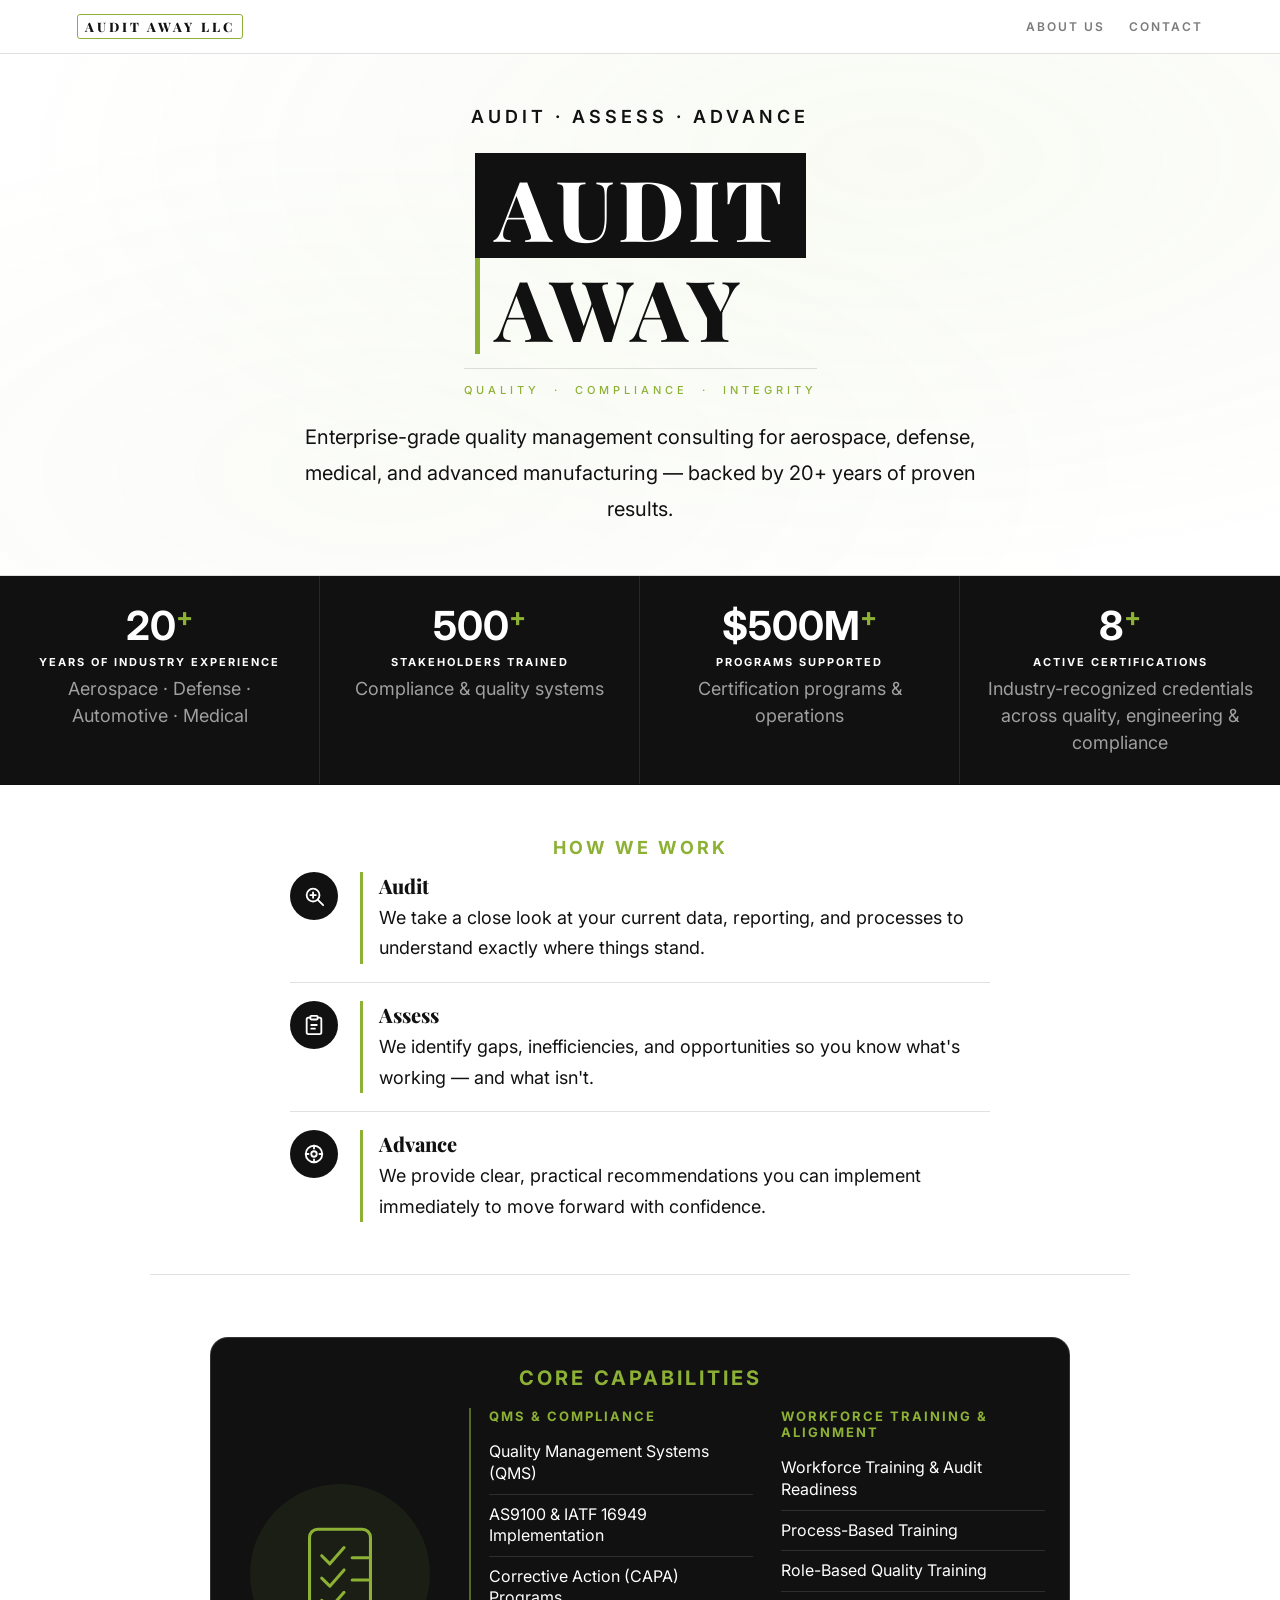
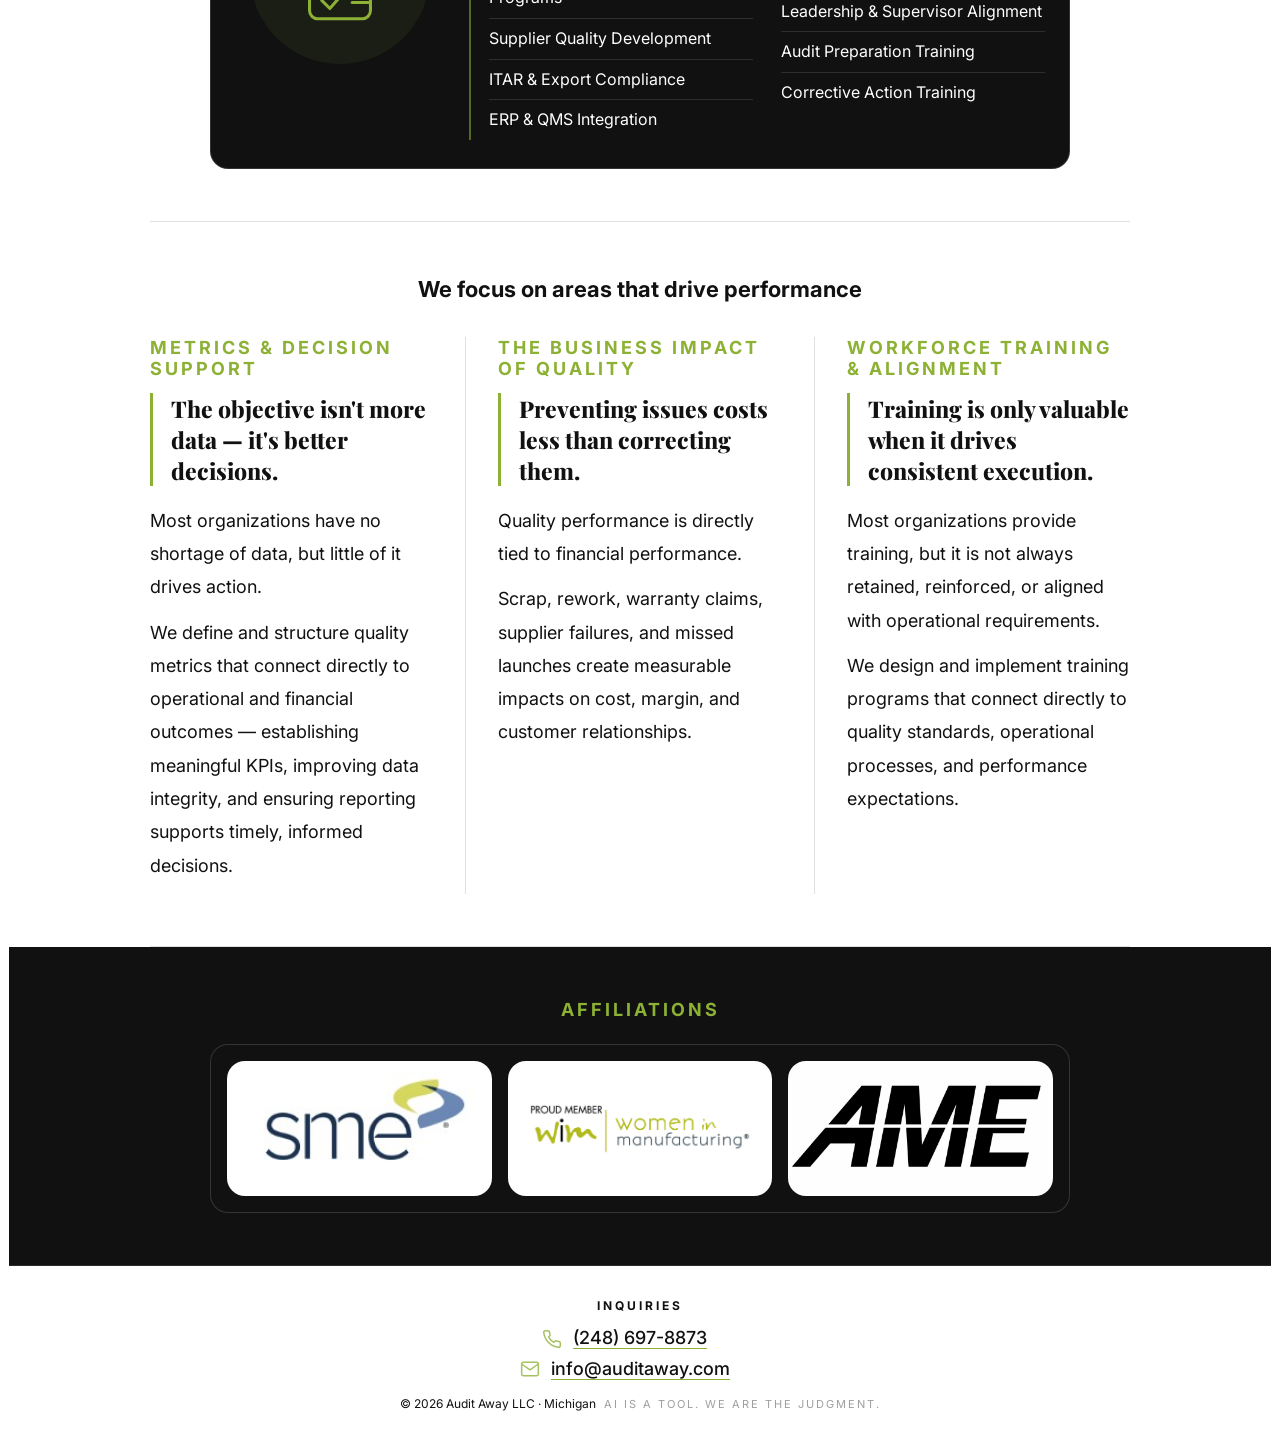
==== index.html @ eb1669fd "Update index.html google tag" ====
<!DOCTYPE html>
<html lang="en">
<head>
<meta charset="UTF-8"/>
<meta name="viewport" content="width=device-width, initial-scale=1.0"/>
<title>IATF 16949 · AS9100 · ISO 9001 · ISO 13485 · Quality Management Consulting | Audit Away LLC</title>
<meta name="description" content="Quality management consulting for aerospace, defense, medical, and manufacturing. IATF 16949, AS9100, ISO 9001, ISO 13485 — 20+ years of proven results."/>
<meta name="keywords" content="AS9100 consulting, IATF 16949 consulting, ISO 9001, ISO 13485, QMS consulting, quality management systems, supplier quality development, ITAR compliance, ERP QMS integration, audit readiness training, corrective action CAPA, aerospace quality consulting, defense quality consulting, medical device quality, manufacturing compliance"/>
<meta name="robots" content="index, follow"/>
<link rel="canonical" href="https://www.auditaway.com/"/>
<!-- Open Graph -->
<meta property="og:type" content="website"/>
<meta property="og:url" content="https://www.auditaway.com/"/>
<meta property="og:title" content="AS9100 · IATF 16949 · QMS Consulting | Audit Away LLC"/>
<meta property="og:description" content="Quality management consulting for aerospace, defense, medical, and manufacturing. IATF 16949, AS9100, ISO 9001, ISO 13485 — 20+ years of proven results."/>
<meta property="og:site_name" content="Audit Away LLC"/>
<!-- Twitter Card -->
<meta name="twitter:card" content="summary"/>
<meta name="twitter:title" content="AS9100 · IATF 16949 · QMS Consulting | Audit Away LLC"/>
<meta name="twitter:description" content="Quality management consulting for aerospace, defense, medical, and manufacturing. IATF 16949, AS9100, ISO 9001, ISO 13485 — 20+ years of proven results."/>
<!-- Schema Markup -->
<script type="application/ld+json">
{
  "@context": "https://schema.org",
  "@type": "ProfessionalService",
  "name": "Audit Away LLC",
  "url": "https://www.auditaway.com",
  "telephone": "+12486978873",
  "email": "info@auditaway.com",
  "address": {
    "@type": "PostalAddress",
    "addressRegion": "MI",
    "addressCountry": "US"
  },
  "description": "Quality management consulting for aerospace, defense, medical, and manufacturing. IATF 16949, AS9100, ISO 9001, ISO 13485 — 20+ years of proven results.",
  "serviceType": ["AS9100 Consulting", "IATF 16949 Consulting", "ISO 9001 Consulting", "ISO 13485 Consulting", "QMS Consulting", "Supplier Quality Development", "ITAR Compliance", "Audit Readiness Training"]
}
</script>
<!-- Google tag (gtag.js) -->
<script async src="https://www.googletagmanager.com/gtag/js?id=G-JLXXS1W389"></script>
<script>
  window.dataLayer = window.dataLayer || [];
  function gtag(){dataLayer.push(arguments);}
  gtag('js', new Date());
  gtag('config', 'G-JLXXS1W389');
</script>
<link href="https://fonts.googleapis.com/css2?family=Playfair+Display:wght@800&family=Inter:wght@300;400;500;600;700&display=swap" rel="stylesheet"/>
<style>
*{box-sizing:border-box;margin:0;padding:0;}
:root{--green:#8DB135;--ink:#111;--bg:#ffffff;--card:#fff;--muted:#666;--border:rgba(0,0,0,.12);--radius:18px;--section-pad:52px;--section-pad-mobile:38px;--card-pad:28px;}
body{font-family:'Inter',sans-serif;background:var(--bg);color:var(--ink);-webkit-font-smoothing:antialiased;}

/* SR-ONLY for visually hidden H1 */
.sr-only{position:absolute;width:1px;height:1px;overflow:hidden;clip:rect(0,0,0,0);white-space:nowrap;}

nav{display:flex;justify-content:space-between;align-items:center;padding:14px 6%;border-bottom:1px solid var(--border);background:var(--bg);position:sticky;top:0;z-index:100;}
.brand{font-family:'Playfair Display',serif;font-size:13px;font-weight:800;letter-spacing:3px;text-transform:uppercase;color:var(--ink);text-decoration:none;border:1.5px solid var(--green);padding:3px 7px;border-radius:3px;}
.nav-links{display:flex;gap:24px;}
.nav-link{font-size:12px;font-weight:600;letter-spacing:2px;text-transform:uppercase;color:var(--ink);text-decoration:none;opacity:.55;transition:opacity .2s;}
.nav-link:hover,.nav-link.active{opacity:1;}
.nav-link.active{border-bottom:2px solid var(--green);}
.hamburger{display:none;flex-direction:column;gap:5px;cursor:pointer;background:none;border:none;padding:4px;}
.hamburger span{display:block;width:22px;height:2px;background:var(--ink);}
.mobile-menu{display:none;flex-direction:column;background:var(--bg);border-bottom:1px solid var(--border);padding:16px 6%;gap:16px;}
.mobile-menu.open{display:flex;}
.mobile-menu a{font-size:18px;font-weight:600;letter-spacing:2px;text-transform:uppercase;color:var(--ink);text-decoration:none;}
@media(max-width:600px){.nav-links{display:none;}.hamburger{display:flex;}}

/* HERO - same page rhythm as About */
.hero{padding:52px 6% 48px;border-bottom:1px solid var(--border);text-align:center;display:flex;flex-direction:column;align-items:center;background:radial-gradient(ellipse at 70% 20%, rgba(141,177,53,.06) 0%, rgba(249,249,249,0) 70%), radial-gradient(ellipse at 30% 80%, rgba(141,177,53,.04) 0%, rgba(249,249,249,0) 60%), var(--bg);}
.hero-eyebrow{font-size:18px;letter-spacing:4px;text-transform:uppercase;color:#111;font-weight:600;margin-bottom:26px;white-space:nowrap;text-align:center;}
.logo-wrap{display:inline-block;margin-bottom:14px;}
.logo-audit{background:var(--ink);color:#fff;font-family:'Playfair Display',serif;font-size:clamp(50px,9vw,84px);font-weight:800;letter-spacing:4px;padding:12px 20px 9px;line-height:1;display:block;-webkit-font-smoothing:antialiased;}
.logo-away-row{display:flex;align-items:stretch;}
.logo-bar{width:5px;background:var(--green);flex-shrink:0;}
.logo-away-inner{padding:7px 20px 5px 15px;}
.logo-away-inner span{font-family:'Playfair Display',serif;font-size:clamp(50px,9vw,84px);font-weight:800;letter-spacing:4px;line-height:1;display:block;color:var(--ink);-webkit-font-smoothing:antialiased;}
.hero-sub{font-size:11px;letter-spacing:4px;text-transform:uppercase;color:var(--green);font-weight:500;padding-top:14px;border-top:1px solid var(--border);display:inline-block;margin-bottom:22px;}
.hero-desc{font-size:20px;line-height:1.8;color:#111;max-width:720px;text-align:center;}

/* STATS */
.stats-band{display:grid;grid-template-columns:repeat(4,1fr);border-bottom:1px solid var(--border);background:#111;}
.stat{padding:28px 24px;border-right:1px solid rgba(255,255,255,.1);text-align:center;}
.stat:last-child{border-right:none;}
.stat-num{font-family:'Inter',sans-serif;font-size:40px;font-weight:700;line-height:1;color:#fff;}
.stat-num sup{font-size:26px;color:var(--green);font-weight:700;}
.stat-label{font-size:11px;letter-spacing:2px;text-transform:uppercase;color:#fff;font-weight:700;margin-top:8px;line-height:1.5;}
.stat-sub{font-size:18px;color:rgba(255,255,255,.6);margin-top:4px;line-height:1.5;}
@media(max-width:680px){
  .stats-band{grid-template-columns:1fr 1fr;}
  .stat:nth-child(2){border-right:none;}
  .stat:nth-child(3){border-top:1px solid rgba(255,255,255,.1);}
  .stat:nth-child(4){border-top:1px solid rgba(255,255,255,.1);border-right:none;}
}

/* PAGE - copied layout behavior from About */
.page{padding:0 6%;display:flex;flex-direction:column;align-items:center;}
.section{padding:var(--section-pad) 0;border-bottom:1px solid var(--border);width:100%;max-width:980px;text-align:center;display:flex;flex-direction:column;align-items:center;}
.section-label{font-size:18px;letter-spacing:3px;text-transform:uppercase;color:var(--green);font-weight:700;margin-bottom:14px;}
.body-text{font-size:18px;line-height:1.85;color:#111;max-width:700px;margin-bottom:12px;text-align:left;}
.closing-line{font-size:18px;line-height:1.85;color:#111;max-width:700px;margin-bottom:10px;text-align:left;}
.lead-line{font-family:'Playfair Display',serif;font-size:clamp(18px,2.3vw,23px);font-weight:800;color:var(--ink);line-height:1.35;border-left:3px solid var(--green);padding-left:18px;margin:0 0 18px;max-width:700px;text-align:left;-webkit-font-smoothing:antialiased;}

.section.dark-section{background:#111;margin:0 -6%;padding:var(--section-pad) 6%;border-bottom:1px solid rgba(255,255,255,.1);width:calc(100% + 12%);text-align:center;align-items:center;max-width:none;}
.dark-section .section-label{color:var(--green);}
.dark-section .section-sub{color:rgba(255,255,255,.72);}

/* HOW WE WORK */
.step-row{display:flex;align-items:flex-start;gap:22px;padding:18px 0;border-bottom:1px solid var(--border);width:100%;max-width:700px;text-align:left;}
.step-row:first-of-type{padding-top:0;}
.step-row:last-of-type{border-bottom:none;padding-bottom:0;}
.step-icon{width:48px;height:48px;border-radius:50%;background:var(--ink);flex-shrink:0;display:flex;align-items:center;justify-content:center;}
.step-icon svg{width:22px;height:22px;stroke:#fff;fill:none;stroke-width:2;stroke-linecap:round;stroke-linejoin:round;}
.step-content{border-left:3px solid var(--green);padding-left:16px;}
.step-title{font-family:'Playfair Display',serif;font-size:20px;font-weight:800;color:var(--ink);margin-bottom:4px;-webkit-font-smoothing:antialiased;}
.step-desc{font-size:18px;line-height:1.7;color:#111;max-width:620px;}

/* CAPABILITIES */
#capabilities{
  background:var(--bg);
}

#capabilities > .section-label{
  display:none;
}

.cap-card{
  width:100%;
  max-width:860px;
  min-height:220px;
  background:#111;
  border:1px solid rgba(255,255,255,.15);
  border-radius:var(--radius);
  padding:28px 24px;
  margin:10px auto 0;
  box-shadow:none;
}

.cap-card-title{
  color:var(--green);
  font-size:20px;
  letter-spacing:3px;
  text-transform:uppercase;
  font-weight:700;
  text-align:center;
  margin-bottom:18px;
}

.cap-card-body{
  display:grid;
  grid-template-columns:210px 1fr;
  gap:24px;
  align-items:center;
}

.cap-icon-wrap{
  display:flex;
  align-items:center;
  justify-content:center;
}

.cap-icon-circle{
  width:180px;
  height:180px;
  border-radius:50%;
  background:rgba(141,177,53,.08);
  display:flex;
  align-items:center;
  justify-content:center;
}

.cap-icon-circle svg{
  width:130px;
  height:130px;
  stroke:var(--green);
  fill:none;
  stroke-width:1.5;
  stroke-linecap:round;
  stroke-linejoin:round;
}

.cap-content{
  border-left:2px solid rgba(141,177,53,.55);
  padding-left:18px;
  text-align:left;
}

.cap-groups{
  display:grid;
  grid-template-columns:1fr 1fr;
  gap:0 28px;
}

.cap-group-title{
  color:var(--green);
  font-size:13px;
  letter-spacing:2px;
  text-transform:uppercase;
  font-weight:700;
  margin-bottom:8px;
}

.cap-group-list{
  list-style:none;
  margin:0;
  padding:0;
}

.cap-group-list li{
  font-size:16px;
  color:#fff;
  line-height:1.35;
  padding:9px 0;
  border-top:1px solid rgba(255,255,255,.12);
}

.cap-group-list li:first-child{
  border-top:none;
}

@media(max-width:760px){
  .cap-card{
    padding:24px 18px;
  }

  .cap-card-body{
    grid-template-columns:1fr;
    gap:18px;
  }

  .cap-icon-circle{
    width:140px;
    height:140px;
  }

  .cap-icon-circle svg{
    width:100px;
    height:100px;
  }

  .cap-content{
    border-left:none;
    border-top:2px solid rgba(141,177,53,.55);
    padding-left:0;
    padding-top:18px;
  }

  .cap-groups{
    grid-template-columns:1fr;
    gap:22px;
  }
}

/* TWO COLUMN SECTION */
.two-col-section{display:grid;grid-template-columns:1fr 1px 1fr 1px 1fr;gap:0 32px;padding:var(--section-pad) 0;border-bottom:1px solid var(--border);width:100%;max-width:980px;}
.section-intro{grid-column:1/-1;max-width:700px;margin:0 auto 32px;font-size:22px;font-weight:700;line-height:1.4;text-align:center;color:#111;width:100%;}
.two-col-item{display:flex;flex-direction:column;text-align:left;}
.two-col-divider{background:var(--border);width:1px;}
@media(max-width:900px){
  .two-col-section{grid-template-columns:1fr;gap:28px;}
  .two-col-divider{display:none;}
  .section-intro{grid-column:1/-1;max-width:700px;margin:0 auto 32px;font-size:22px;font-weight:700;line-height:1.4;text-align:center;color:#111;width:100%;}
}

/* AFFILIATIONS - same max width/card behavior as About proof/cert blocks */
.affil-row{display:grid;grid-template-columns:repeat(3,minmax(0,1fr));gap:16px;width:100%;max-width:860px;margin:10px auto 0;background:#111;border:1px solid rgba(255,255,255,.15);border-radius:var(--radius);padding:16px;}
.affil-item{background:#fff;border:1px solid rgba(255,255,255,.15);border-radius:var(--radius);padding:10px 18px;display:flex;align-items:center;justify-content:center;min-height:96px;}
.affil-item a{width:100%;display:flex;align-items:center;justify-content:center;}
.affil-item img{width:100%;height:100%;object-fit:contain;max-height:none;display:block;}
.affil-item.ame img{width:100%;height:auto;object-fit:contain;display:block;transform:scale(1.22);} 
.affil-item.ame{background:#fff;overflow:hidden;}
@media(max-width:760px){.affil-row{grid-template-columns:1fr;max-width:340px;}}

/* CONTACT + FOOTER - copied from About alignment */
.contact-row{padding:32px 0 0;display:flex;flex-direction:column;align-items:center;justify-content:center;text-align:center;gap:10px;width:100%;}
.contact-label{display:block;width:auto;margin:0 auto 4px auto;text-align:center;font-size:12px;font-weight:700;letter-spacing:3px;text-transform:uppercase;color:#111;}
.contact-stack{display:flex;flex-direction:column;align-items:center;justify-content:center;gap:8px;width:100%;margin:0 auto;text-align:center;}
.contact-item{position:relative;display:block;width:max-content;max-width:100%;margin:0 auto;text-align:center;font-size:18px;font-weight:500;line-height:1.25;}
.contact-text{display:block;text-align:center;}
.contact-text a{color:var(--ink);text-decoration:none;border-bottom:1.5px solid var(--green);}
.contact-icon{position:absolute;right:100%;top:50%;transform:translateY(-50%);margin-right:10px;width:22px;height:22px;display:flex;align-items:center;justify-content:center;opacity:.78;}
.contact-icon svg{width:20px;height:20px;stroke:var(--green);fill:none;stroke-width:1.8;stroke-linecap:round;stroke-linejoin:round;}
footer{padding:14px 0 26px;display:flex;align-items:center;justify-content:center;flex-wrap:wrap;gap:8px;margin-top:2px;}
.footer-copy{font-size:12px;color:#111;}
.footer-tag{font-size:11px;letter-spacing:2px;text-transform:uppercase;color:#111;opacity:.4;}

@media(max-width:480px){
  .hero-eyebrow{font-size:12px;letter-spacing:1.5px;white-space:normal;line-height:1.4;max-width:320px;}
  .hero-sub{font-size:10px;letter-spacing:1.5px;line-height:1.5;max-width:320px;}
}
</style>
</head>

<body>

<nav>
  <a href="index.html" class="brand">Audit Away LLC</a>
  <div class="nav-links">
    <a href="about.html" class="nav-link">About Us</a>
    <a href="contact.html" class="nav-link">Contact</a>
  </div>
  <button class="hamburger" id="hamburger" aria-label="Menu">
    <span></span><span></span><span></span>
  </button>
</nav>
<div class="mobile-menu" id="mobile-menu">
  <a href="index.html">Home</a>
  <a href="about.html">About Us</a>
  <a href="contact.html">Contact</a>
</div>

<div class="hero">
  <!-- H1: visually hidden, gives search engines the primary brand + purpose signal -->
  <h1 class="sr-only">Audit Away LLC — Quality Management Consulting for Aerospace, Defense &amp; Manufacturing</h1>
  <div class="hero-eyebrow">Audit &middot; Assess &middot; Advance</div>
  <div class="logo-wrap">
    <div class="logo-audit">AUDIT</div>
    <div class="logo-away-row">
      <div class="logo-bar"></div>
      <div class="logo-away-inner"><span>AWAY</span></div>
    </div>
  </div>
  <div class="hero-sub">Quality &nbsp;&middot;&nbsp; Compliance &nbsp;&middot;&nbsp; Integrity</div>
  <!-- Changed from h1 to p — this is a tagline, not a primary heading -->
  <p class="hero-desc">Enterprise-grade quality management consulting for aerospace, defense, medical, and advanced manufacturing — backed by 20+ years of proven results.</p>
</div>

<div class="stats-band">
  <div class="stat"><div class="stat-num">20<sup>+</sup></div><div class="stat-label">Years of Industry Experience</div><div class="stat-sub">Aerospace &middot; Defense &middot; Automotive &middot; Medical</div></div>
  <div class="stat"><div class="stat-num">500<sup>+</sup></div><div class="stat-label">Stakeholders Trained</div><div class="stat-sub">Compliance &amp; quality systems</div></div>
  <div class="stat"><div class="stat-num">$500M<sup>+</sup></div><div class="stat-label">Programs Supported</div><div class="stat-sub">Certification programs &amp; operations</div></div>
  <div class="stat"><div class="stat-num">8<sup>+</sup></div><div class="stat-label">Active Certifications</div><div class="stat-sub">Industry-recognized credentials across quality, engineering &amp; compliance</div></div>
</div>

<div class="page">

  <div class="section">
    <h2 class="section-label">How We Work</h2>
    <div class="step-row">
      <div class="step-icon"><svg viewBox="0 0 24 24"><circle cx="11" cy="11" r="7"/><line x1="16.5" y1="16.5" x2="22" y2="22"/><line x1="8" y1="11" x2="14" y2="11"/><line x1="11" y1="8" x2="11" y2="14"/></svg></div>
      <div class="step-content"><h3 class="step-title">Audit</h3><p class="step-desc">We take a close look at your current data, reporting, and processes to understand exactly where things stand.</p></div>
    </div>
    <div class="step-row">
      <div class="step-icon"><svg viewBox="0 0 24 24"><rect x="8" y="2" width="8" height="4" rx="1"/><path d="M16 4h2a2 2 0 0 1 2 2v14a2 2 0 0 1-2 2H6a2 2 0 0 1-2-2V6a2 2 0 0 1 2-2h2"/><line x1="9" y1="12" x2="15" y2="12"/><line x1="9" y1="16" x2="13" y2="16"/></svg></div>
      <div class="step-content"><h3 class="step-title">Assess</h3><p class="step-desc">We identify gaps, inefficiencies, and opportunities so you know what's working — and what isn't.</p></div>
    </div>
    <div class="step-row">
      <div class="step-icon"><svg viewBox="0 0 24 24"><circle cx="12" cy="12" r="9"/><circle cx="12" cy="12" r="3"/><line x1="12" y1="3" x2="12" y2="6"/><line x1="12" y1="18" x2="12" y2="21"/><line x1="3" y1="12" x2="6" y2="12"/><line x1="18" y1="12" x2="21" y2="12"/></svg></div>
      <div class="step-content"><h3 class="step-title">Advance</h3><p class="step-desc">We provide clear, practical recommendations you can implement immediately to move forward with confidence.</p></div>
    </div>
  </div>

  <div class="section" id="capabilities">
    <div class="cap-card">
      <!-- H2: Major section heading -->
      <h2 class="cap-card-title">Core Capabilities</h2>
      <div class="cap-card-body">
        <div class="cap-icon-wrap">
          <div class="cap-icon-circle" aria-hidden="true">
            <svg viewBox="0 0 64 64">
              <rect x="17" y="10" width="30" height="44" rx="4"></rect>
              <path d="M23 23l4 4 7-8"></path>
              <path d="M38 24h8"></path>
              <path d="M23 34l4 4 7-8"></path>
              <path d="M38 35h8"></path>
              <path d="M23 45l4 4 7-8"></path>
              <path d="M38 46h8"></path>
            </svg>
          </div>
        </div>
        <div class="cap-content">
          <div class="cap-groups">
            <div class="cap-group">
              <!-- H3: Sub-heading within Core Capabilities -->
              <h3 class="cap-group-title">QMS &amp; Compliance</h3>
              <ul class="cap-group-list">
                <li>Quality Management Systems (QMS)</li>
                <li>AS9100 &amp; IATF 16949 Implementation</li>
                <li>Corrective Action (CAPA) Programs</li>
                <li>Supplier Quality Development</li>
                <li>ITAR &amp; Export Compliance</li>
                <li>ERP &amp; QMS Integration</li>
              </ul>
            </div>

            <div class="cap-group">
              <!-- H3: Sub-heading within Core Capabilities -->
              <h3 class="cap-group-title">Workforce Training &amp; Alignment</h3>
              <ul class="cap-group-list">
                <li>Workforce Training &amp; Audit Readiness</li>
                <li>Process-Based Training</li>
                <li>Role-Based Quality Training</li>
                <li>Leadership &amp; Supervisor Alignment</li>
                <li>Audit Preparation Training</li>
                <li>Corrective Action Training</li>
              </ul>
            </div>
          </div>
        </div>
      </div>
    </div>
  </div>

  <div class="two-col-section">
    <h2 class="section-intro">We focus on areas that drive performance</h2>

    <div class="two-col-item">
      <!-- H3: Sub-section under the H2 above -->
      <h3 class="section-label">Metrics &amp; Decision Support</h3>
      <p class="lead-line">The objective isn't more data — it's better decisions.</p>
      <p class="body-text">Most organizations have no shortage of data, but little of it drives action.</p>
      <p class="body-text">We define and structure quality metrics that connect directly to operational and financial outcomes — establishing meaningful KPIs, improving data integrity, and ensuring reporting supports timely, informed decisions.</p>
    </div>

    <div class="two-col-divider"></div>

    <div class="two-col-item">
      <!-- H3: Sub-section under the H2 above -->
      <h3 class="section-label">The Business Impact of Quality</h3>
      <p class="lead-line">Preventing issues costs less than correcting them.</p>
      <p class="body-text">Quality performance is directly tied to financial performance.</p>
      <p class="body-text">Scrap, rework, warranty claims, supplier failures, and missed launches create measurable impacts on cost, margin, and customer relationships.</p>
    </div>

    <div class="two-col-divider"></div>

    <div class="two-col-item">
      <!-- H3: Sub-section under the H2 above -->
      <h3 class="section-label">Workforce Training &amp; Alignment</h3>
      <p class="lead-line">Training is only valuable when it drives consistent execution.</p>
      <p class="body-text">Most organizations provide training, but it is not always retained, reinforced, or aligned with operational requirements.</p>
      <p class="body-text">We design and implement training programs that connect directly to quality standards, operational processes, and performance expectations.</p>
    </div>
  </div>

  <div class="section dark-section" id="affiliations">
    <h2 class="section-label">Affiliations</h2>
    <div class="affil-row">
      <div class="affil-item">
        <a href="https://www.sme.org" target="_blank" rel="noopener">
          <img src="sme-member.jpg" alt="SME Member">
        </a>
      </div>
      <div class="affil-item">
        <a href="https://www.womeninmanufacturing.org" target="_blank" rel="noopener">
          <img src="wim-member.jpg" alt="Women in Manufacturing">
        </a>
      </div>
      <div class="affil-item ame">
        <a href="https://www.ame.org" target="_blank" rel="noopener">
          <img src="ame-member.jpg" alt="AME">
        </a>
      </div>
    </div>
  </div>

  <div class="contact-row">
    <span class="contact-label">INQUIRIES</span>
    <div class="contact-stack">
      <div class="contact-item">
        <span class="contact-icon" aria-hidden="true">
          <svg viewBox="0 0 24 24"><path d="M22 16.92v3a2 2 0 0 1-2.18 2A19.8 19.8 0 0 1 11.19 19 19.5 19.5 0 0 1 5 12.81 19.8 19.8 0 0 1 2.08 4.18 2 2 0 0 1 4.06 2h3a2 2 0 0 1 2 1.72c.12.9.32 1.78.59 2.63a2 2 0 0 1-.45 2.11L8 9.66a16 16 0 0 0 6.34 6.34l1.2-1.2a2 2 0 0 1 2.11-.45c.85.27 1.73.47 2.63.59A2 2 0 0 1 22 16.92z"/></svg>
        </span>
        <span class="contact-text"><a href="tel:+12486978873">(248) 697-8873</a></span>
      </div>
      <div class="contact-item">
        <span class="contact-icon" aria-hidden="true">
          <svg viewBox="0 0 24 24"><path d="M4 4h16a2 2 0 0 1 2 2v12a2 2 0 0 1-2 2H4a2 2 0 0 1-2-2V6a2 2 0 0 1 2-2z"/><path d="m22 6-10 7L2 6"/></svg>
        </span>
        <span class="contact-text"><a href="mailto:info@auditaway.com">info@auditaway.com</a></span>
      </div>
    </div>
  </div>

  <footer>
    <span class="footer-copy">&copy; 2026 Audit Away LLC &middot; Michigan</span>
    <span class="footer-tag">AI is a tool. We are the judgment.</span>
  </footer>

</div>

<script>
const h=document.getElementById('hamburger'),m=document.getElementById('mobile-menu');
if(h && m){
  h.addEventListener('click',()=>m.classList.toggle('open'));
  m.querySelectorAll('a').forEach(a=>a.addEventListener('click',()=>m.classList.remove('open')));
}
</script>
</body>
</html>
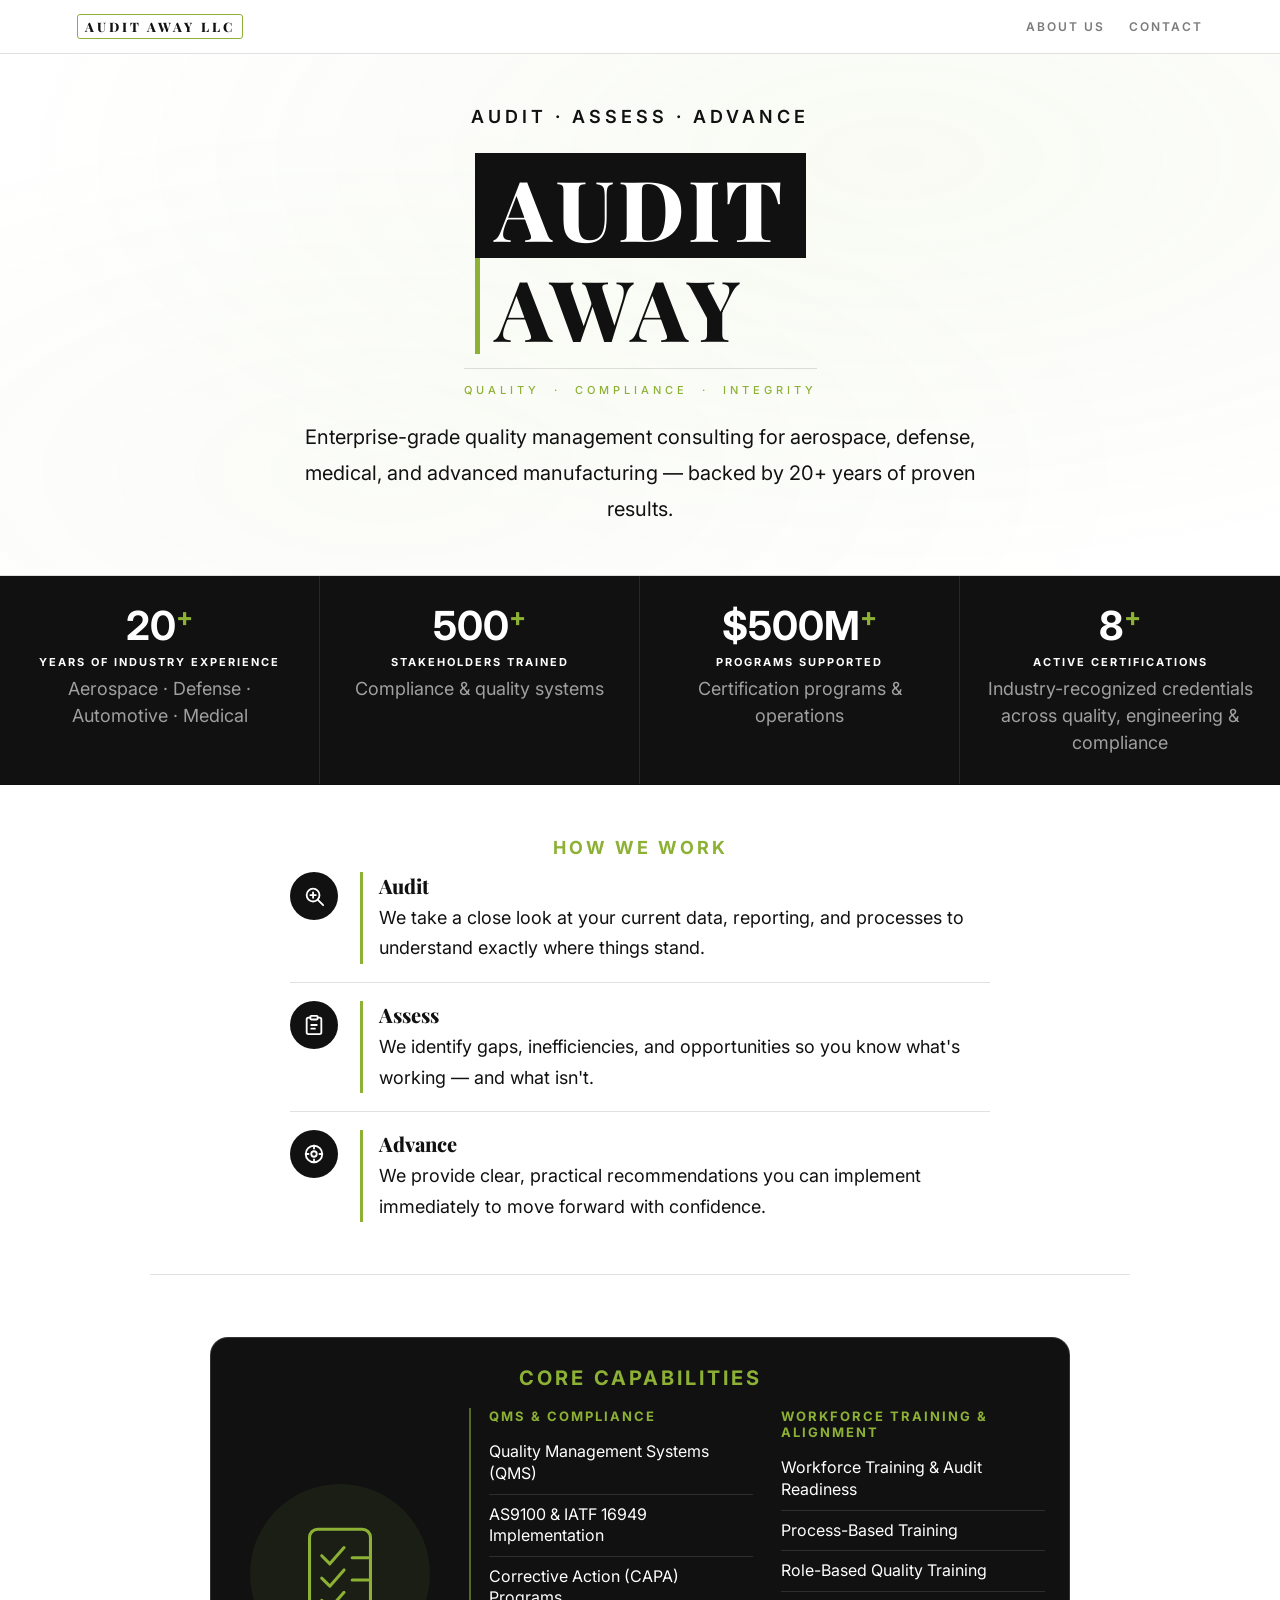
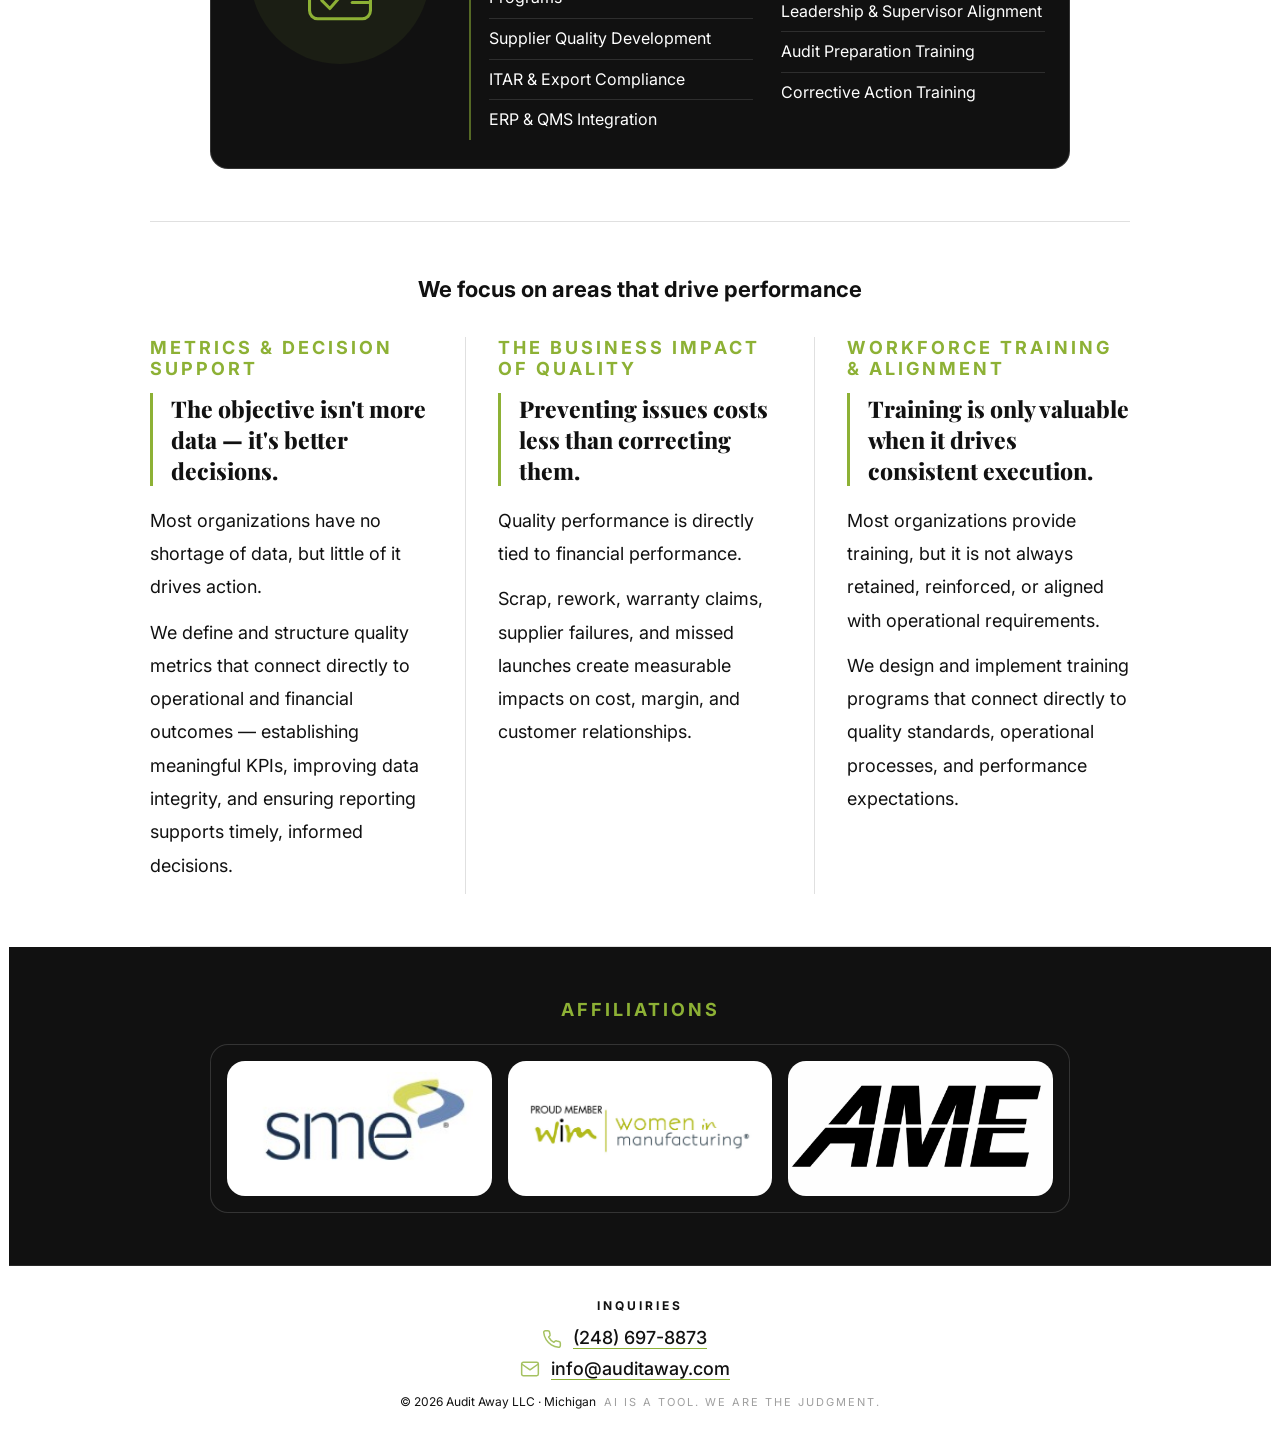
==== commit f841d142: "Add files via upload" ====
--- a/index.html
+++ b/index.html
@@ -48,7 +48,7 @@
 <style>
 *{box-sizing:border-box;margin:0;padding:0;}
 :root{--green:#8DB135;--ink:#111;--bg:#ffffff;--card:#fff;--muted:#666;--border:rgba(0,0,0,.12);--radius:18px;--section-pad:52px;--section-pad-mobile:38px;--card-pad:28px;}
-body{font-family:'Inter',sans-serif;background:var(--bg);color:var(--ink);-webkit-font-smoothing:antialiased;}
+body{font-family:'Inter',sans-serif;background:var(--bg);color:var(--ink);-webkit-font-smoothing:antialiased;min-height:100vh;}
 
 /* SR-ONLY for visually hidden H1 */
 .sr-only{position:absolute;width:1px;height:1px;overflow:hidden;clip:rect(0,0,0,0);white-space:nowrap;}
@@ -280,14 +280,25 @@
 .contact-text a{color:var(--ink);text-decoration:none;border-bottom:1.5px solid var(--green);}
 .contact-icon{position:absolute;right:100%;top:50%;transform:translateY(-50%);margin-right:10px;width:22px;height:22px;display:flex;align-items:center;justify-content:center;opacity:.78;}
 .contact-icon svg{width:20px;height:20px;stroke:var(--green);fill:none;stroke-width:1.8;stroke-linecap:round;stroke-linejoin:round;}
-footer{padding:14px 0 26px;display:flex;align-items:center;justify-content:center;flex-wrap:wrap;gap:8px;margin-top:2px;}
-.footer-copy{font-size:12px;color:#111;}
-.footer-tag{font-size:11px;letter-spacing:2px;text-transform:uppercase;color:#111;opacity:.4;}
-
 @media(max-width:480px){
   .hero-eyebrow{font-size:12px;letter-spacing:1.5px;white-space:normal;line-height:1.4;max-width:320px;}
   .hero-sub{font-size:10px;letter-spacing:1.5px;line-height:1.5;max-width:320px;}
 }
+
+
+footer {
+  display: flex;
+  align-items: center;
+  justify-content: center;
+  flex-wrap: wrap;
+  gap: 8px;
+  width: 100%;
+  padding: 14px 6% 26px;
+  margin: 0;
+  clear: both;
+}
+.footer-copy { font-size: 12px; color: #111; }
+.footer-tag  { font-size: 11px; letter-spacing: 2px; text-transform: uppercase; color: #111; opacity: .4; }
 </style>
 </head>
 
@@ -454,30 +465,30 @@
     </div>
   </div>
 
-  <div class="contact-row">
-    <span class="contact-label">INQUIRIES</span>
-    <div class="contact-stack">
-      <div class="contact-item">
-        <span class="contact-icon" aria-hidden="true">
-          <svg viewBox="0 0 24 24"><path d="M22 16.92v3a2 2 0 0 1-2.18 2A19.8 19.8 0 0 1 11.19 19 19.5 19.5 0 0 1 5 12.81 19.8 19.8 0 0 1 2.08 4.18 2 2 0 0 1 4.06 2h3a2 2 0 0 1 2 1.72c.12.9.32 1.78.59 2.63a2 2 0 0 1-.45 2.11L8 9.66a16 16 0 0 0 6.34 6.34l1.2-1.2a2 2 0 0 1 2.11-.45c.85.27 1.73.47 2.63.59A2 2 0 0 1 22 16.92z"/></svg>
-        </span>
-        <span class="contact-text"><a href="tel:+12486978873">(248) 697-8873</a></span>
-      </div>
-      <div class="contact-item">
-        <span class="contact-icon" aria-hidden="true">
-          <svg viewBox="0 0 24 24"><path d="M4 4h16a2 2 0 0 1 2 2v12a2 2 0 0 1-2 2H4a2 2 0 0 1-2-2V6a2 2 0 0 1 2-2z"/><path d="m22 6-10 7L2 6"/></svg>
-        </span>
-        <span class="contact-text"><a href="mailto:info@auditaway.com">info@auditaway.com</a></span>
-      </div>
-    </div>
-  </div>
-
-  <footer>
-    <span class="footer-copy">&copy; 2026 Audit Away LLC &middot; Michigan</span>
-    <span class="footer-tag">AI is a tool. We are the judgment.</span>
-  </footer>
-
+ </div>
+
+<div class="contact-row">
+  <span class="contact-label">INQUIRIES</span>
+  <div class="contact-stack">
+    <div class="contact-item">
+      <span class="contact-icon" aria-hidden="true">
+        <svg viewBox="0 0 24 24"><path d="M22 16.92v3a2 2 0 0 1-2.18 2A19.8 19.8 0 0 1 11.19 19 19.5 19.5 0 0 1 5 12.81 19.8 19.8 0 0 1 2.08 4.18 2 2 0 0 1 4.06 2h3a2 2 0 0 1 2 1.72c.12.9.32 1.78.59 2.63a2 2 0 0 1-.45 2.11L8 9.66a16 16 0 0 0 6.34 6.34l1.2-1.2a2 2 0 0 1 2.11-.45c.85.27 1.73.47 2.63.59A2 2 0 0 1 22 16.92z"/></svg>
+      </span>
+      <span class="contact-text"><a href="tel:+12486978873">(248) 697-8873</a></span>
+    </div>
+    <div class="contact-item">
+      <span class="contact-icon" aria-hidden="true">
+        <svg viewBox="0 0 24 24"><path d="M4 4h16a2 2 0 0 1 2 2v12a2 2 0 0 1-2 2H4a2 2 0 0 1-2-2V6a2 2 0 0 1 2-2z"/><path d="m22 6-10 7L2 6"/></svg>
+      </span>
+      <span class="contact-text"><a href="mailto:info@auditaway.com">info@auditaway.com</a></span>
+    </div>
+  </div>
 </div>
+
+<footer>
+  <span class="footer-copy">&copy; 2026 Audit Away LLC &middot; Michigan</span>
+  <span class="footer-tag">AI is a tool. We are the judgment.</span>
+</footer>
 
 <script>
 const h=document.getElementById('hamburger'),m=document.getElementById('mobile-menu');
@@ -487,4 +498,4 @@
 }
 </script>
 </body>
-</html>
+</html>
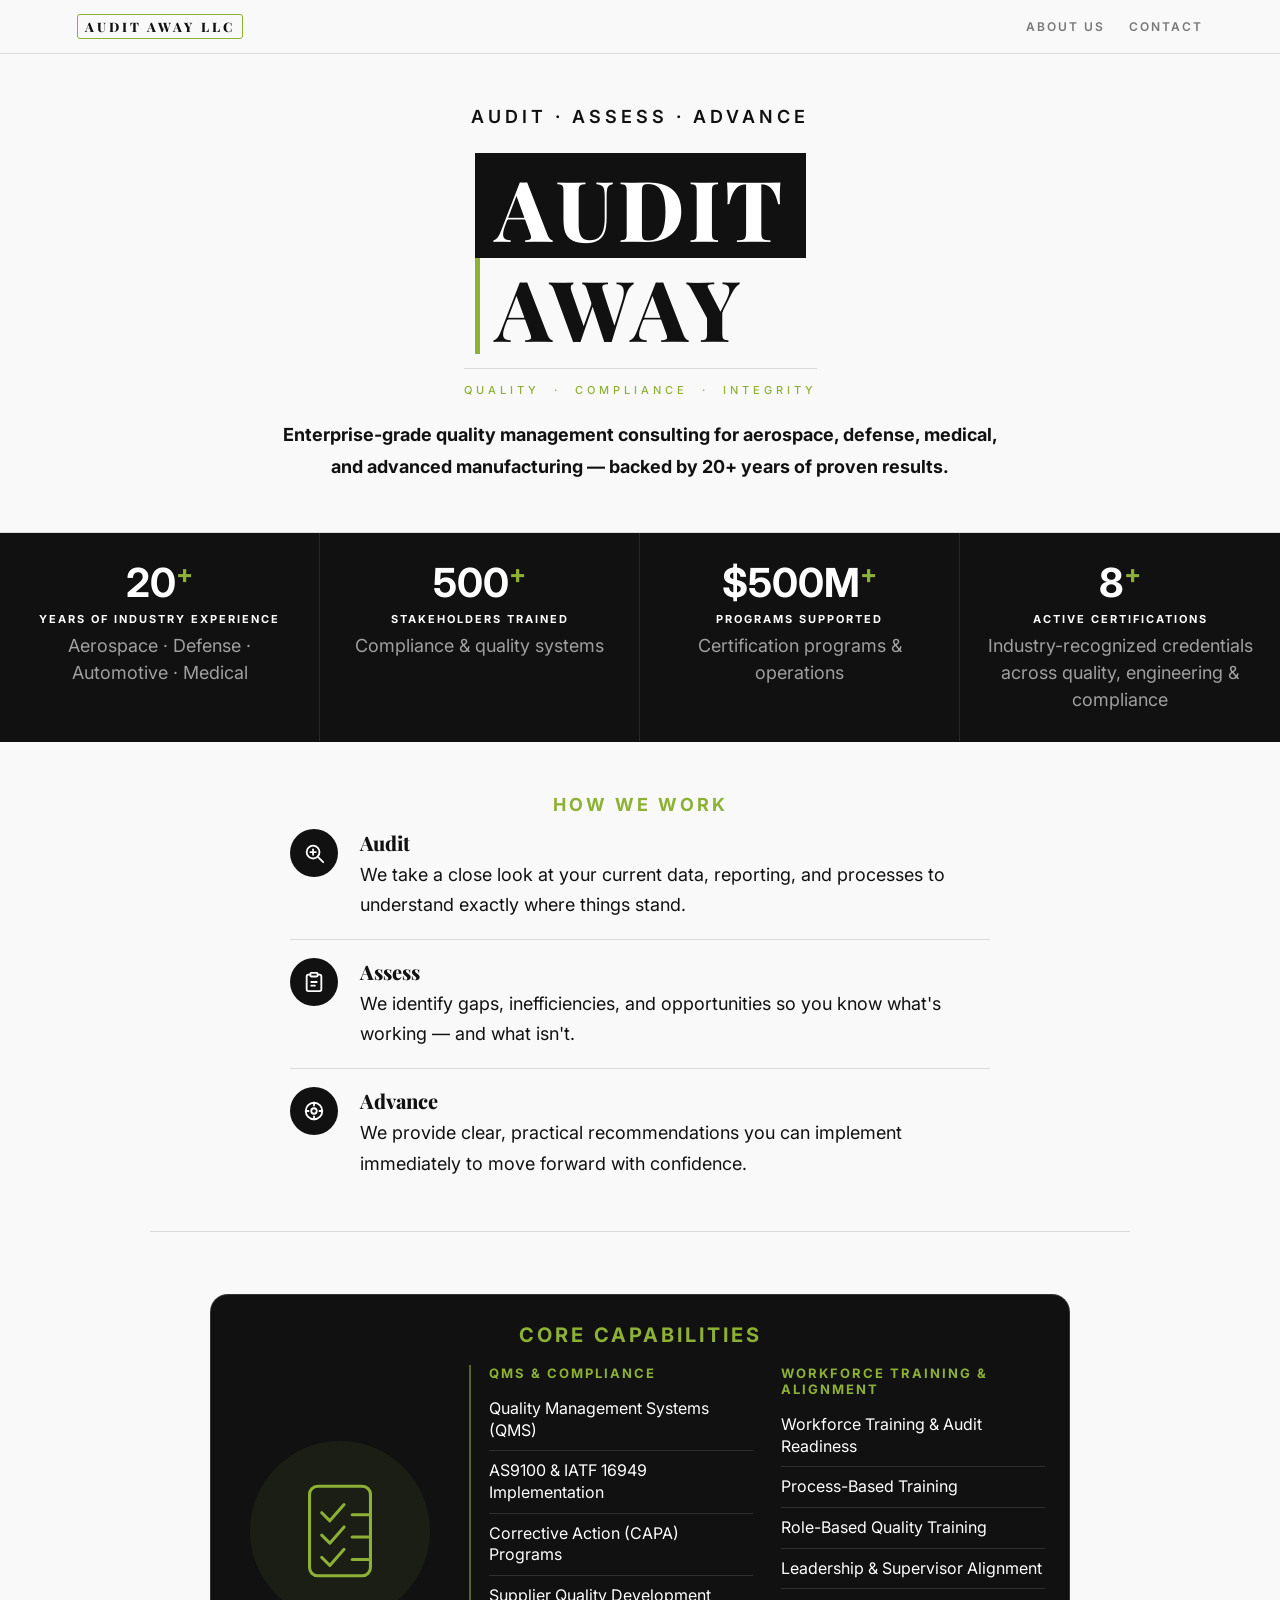
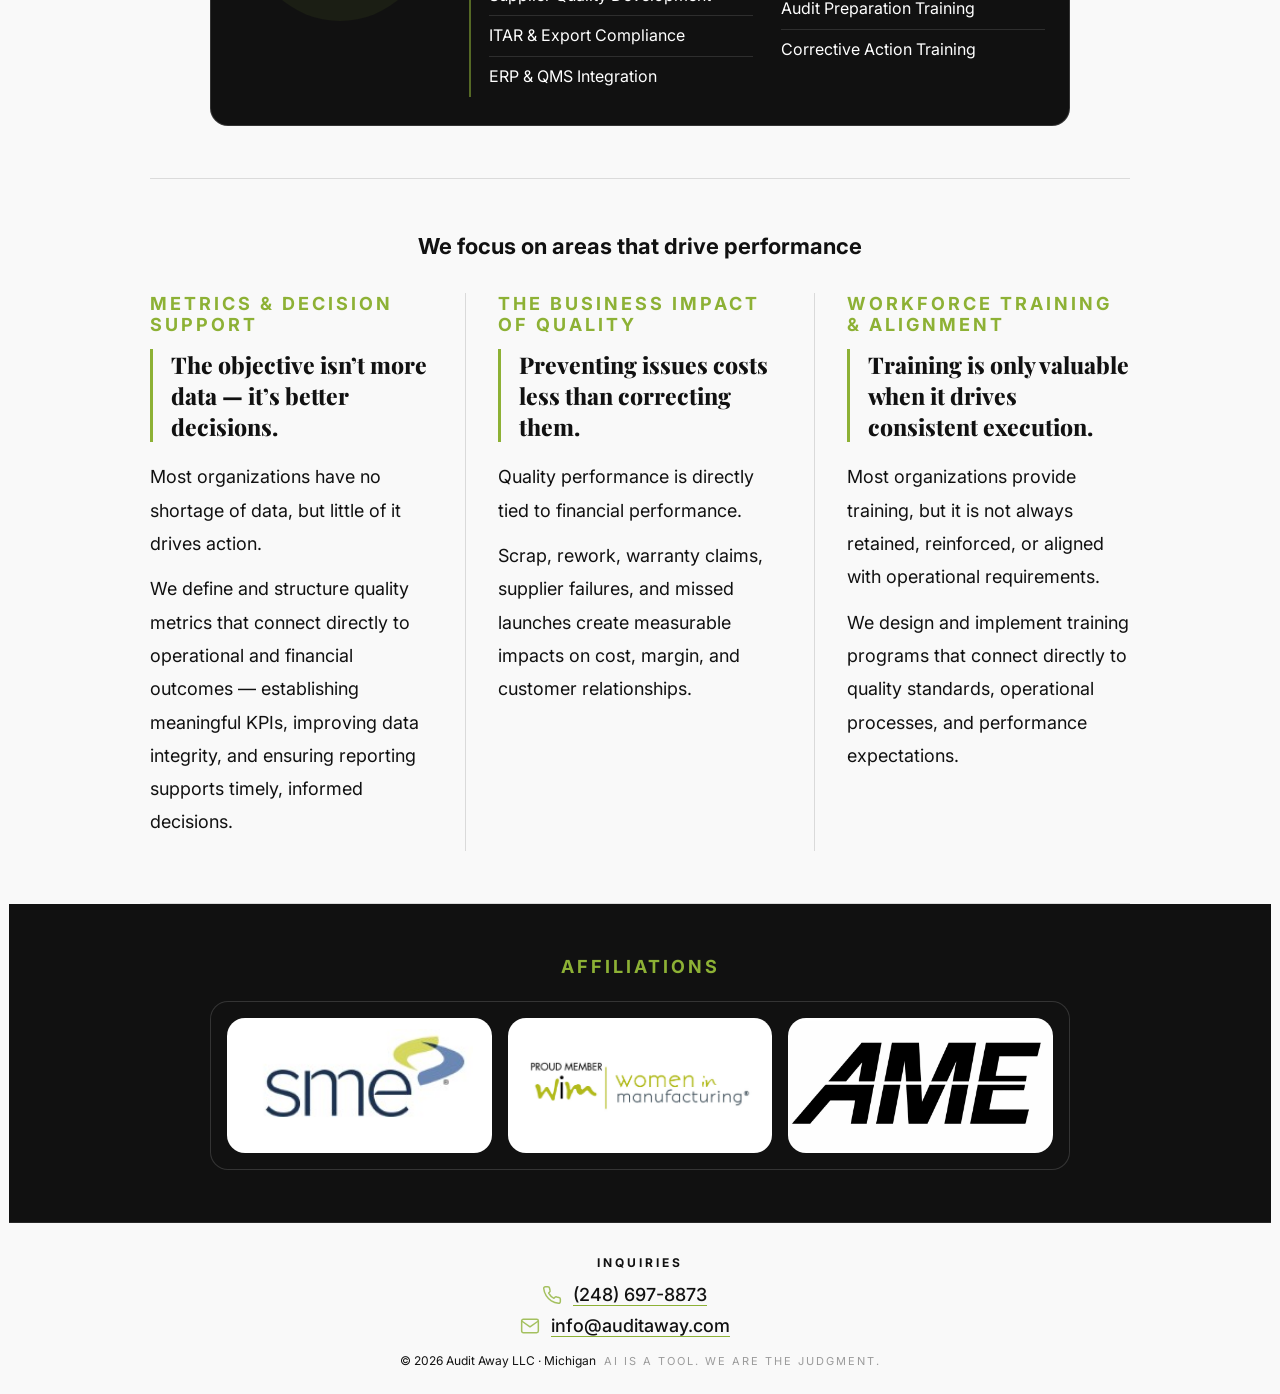
==== commit 7577c3f4: "Update index.html OLD VERSION THAT FOOTER WORKED" ====
--- a/index.html
+++ b/index.html
@@ -3,55 +3,12 @@
 <head>
 <meta charset="UTF-8"/>
 <meta name="viewport" content="width=device-width, initial-scale=1.0"/>
-<title>IATF 16949 · AS9100 · ISO 9001 · ISO 13485 · Quality Management Consulting | Audit Away LLC</title>
-<meta name="description" content="Quality management consulting for aerospace, defense, medical, and manufacturing. IATF 16949, AS9100, ISO 9001, ISO 13485 — 20+ years of proven results."/>
-<meta name="keywords" content="AS9100 consulting, IATF 16949 consulting, ISO 9001, ISO 13485, QMS consulting, quality management systems, supplier quality development, ITAR compliance, ERP QMS integration, audit readiness training, corrective action CAPA, aerospace quality consulting, defense quality consulting, medical device quality, manufacturing compliance"/>
-<meta name="robots" content="index, follow"/>
-<link rel="canonical" href="https://www.auditaway.com/"/>
-<!-- Open Graph -->
-<meta property="og:type" content="website"/>
-<meta property="og:url" content="https://www.auditaway.com/"/>
-<meta property="og:title" content="AS9100 · IATF 16949 · QMS Consulting | Audit Away LLC"/>
-<meta property="og:description" content="Quality management consulting for aerospace, defense, medical, and manufacturing. IATF 16949, AS9100, ISO 9001, ISO 13485 — 20+ years of proven results."/>
-<meta property="og:site_name" content="Audit Away LLC"/>
-<!-- Twitter Card -->
-<meta name="twitter:card" content="summary"/>
-<meta name="twitter:title" content="AS9100 · IATF 16949 · QMS Consulting | Audit Away LLC"/>
-<meta name="twitter:description" content="Quality management consulting for aerospace, defense, medical, and manufacturing. IATF 16949, AS9100, ISO 9001, ISO 13485 — 20+ years of proven results."/>
-<!-- Schema Markup -->
-<script type="application/ld+json">
-{
-  "@context": "https://schema.org",
-  "@type": "ProfessionalService",
-  "name": "Audit Away LLC",
-  "url": "https://www.auditaway.com",
-  "telephone": "+12486978873",
-  "email": "info@auditaway.com",
-  "address": {
-    "@type": "PostalAddress",
-    "addressRegion": "MI",
-    "addressCountry": "US"
-  },
-  "description": "Quality management consulting for aerospace, defense, medical, and manufacturing. IATF 16949, AS9100, ISO 9001, ISO 13485 — 20+ years of proven results.",
-  "serviceType": ["AS9100 Consulting", "IATF 16949 Consulting", "ISO 9001 Consulting", "ISO 13485 Consulting", "QMS Consulting", "Supplier Quality Development", "ITAR Compliance", "Audit Readiness Training"]
-}
-</script>
-<!-- Google tag (gtag.js) -->
-<script async src="https://www.googletagmanager.com/gtag/js?id=G-JLXXS1W389"></script>
-<script>
-  window.dataLayer = window.dataLayer || [];
-  function gtag(){dataLayer.push(arguments);}
-  gtag('js', new Date());
-  gtag('config', 'G-JLXXS1W389');
-</script>
+<title>Audit Away LLC</title>
 <link href="https://fonts.googleapis.com/css2?family=Playfair+Display:wght@800&family=Inter:wght@300;400;500;600;700&display=swap" rel="stylesheet"/>
 <style>
 *{box-sizing:border-box;margin:0;padding:0;}
-:root{--green:#8DB135;--ink:#111;--bg:#ffffff;--card:#fff;--muted:#666;--border:rgba(0,0,0,.12);--radius:18px;--section-pad:52px;--section-pad-mobile:38px;--card-pad:28px;}
-body{font-family:'Inter',sans-serif;background:var(--bg);color:var(--ink);-webkit-font-smoothing:antialiased;min-height:100vh;}
-
-/* SR-ONLY for visually hidden H1 */
-.sr-only{position:absolute;width:1px;height:1px;overflow:hidden;clip:rect(0,0,0,0);white-space:nowrap;}
+:root{--green:#8DB135;--ink:#111;--bg:#f9f9f9;--card:#fff;--muted:#666;--border:rgba(0,0,0,.12);--radius:18px;--section-pad:52px;--section-pad-mobile:38px;--card-pad:28px;}
+body{font-family:'Inter',sans-serif;background:var(--bg);color:var(--ink);-webkit-font-smoothing:antialiased;}
 
 nav{display:flex;justify-content:space-between;align-items:center;padding:14px 6%;border-bottom:1px solid var(--border);background:var(--bg);position:sticky;top:0;z-index:100;}
 .brand{font-family:'Playfair Display',serif;font-size:13px;font-weight:800;letter-spacing:3px;text-transform:uppercase;color:var(--ink);text-decoration:none;border:1.5px solid var(--green);padding:3px 7px;border-radius:3px;}
@@ -67,7 +24,7 @@
 @media(max-width:600px){.nav-links{display:none;}.hamburger{display:flex;}}
 
 /* HERO - same page rhythm as About */
-.hero{padding:52px 6% 48px;border-bottom:1px solid var(--border);text-align:center;display:flex;flex-direction:column;align-items:center;background:radial-gradient(ellipse at 70% 20%, rgba(141,177,53,.06) 0%, rgba(249,249,249,0) 70%), radial-gradient(ellipse at 30% 80%, rgba(141,177,53,.04) 0%, rgba(249,249,249,0) 60%), var(--bg);}
+.hero{padding:52px 6% 48px;border-bottom:1px solid var(--border);text-align:center;display:flex;flex-direction:column;align-items:center;background:var(--bg);}
 .hero-eyebrow{font-size:18px;letter-spacing:4px;text-transform:uppercase;color:#111;font-weight:600;margin-bottom:26px;white-space:nowrap;text-align:center;}
 .logo-wrap{display:inline-block;margin-bottom:14px;}
 .logo-audit{background:var(--ink);color:#fff;font-family:'Playfair Display',serif;font-size:clamp(50px,9vw,84px);font-weight:800;letter-spacing:4px;padding:12px 20px 9px;line-height:1;display:block;-webkit-font-smoothing:antialiased;}
@@ -76,7 +33,7 @@
 .logo-away-inner{padding:7px 20px 5px 15px;}
 .logo-away-inner span{font-family:'Playfair Display',serif;font-size:clamp(50px,9vw,84px);font-weight:800;letter-spacing:4px;line-height:1;display:block;color:var(--ink);-webkit-font-smoothing:antialiased;}
 .hero-sub{font-size:11px;letter-spacing:4px;text-transform:uppercase;color:var(--green);font-weight:500;padding-top:14px;border-top:1px solid var(--border);display:inline-block;margin-bottom:22px;}
-.hero-desc{font-size:20px;line-height:1.8;color:#111;max-width:720px;text-align:center;}
+.hero-desc{font-size:18px;line-height:1.8;color:#111;max-width:720px;text-align:center;}
 
 /* STATS */
 .stats-band{display:grid;grid-template-columns:repeat(4,1fr);border-bottom:1px solid var(--border);background:#111;}
@@ -111,7 +68,6 @@
 .step-row:last-of-type{border-bottom:none;padding-bottom:0;}
 .step-icon{width:48px;height:48px;border-radius:50%;background:var(--ink);flex-shrink:0;display:flex;align-items:center;justify-content:center;}
 .step-icon svg{width:22px;height:22px;stroke:#fff;fill:none;stroke-width:2;stroke-linecap:round;stroke-linejoin:round;}
-.step-content{border-left:3px solid var(--green);padding-left:16px;}
 .step-title{font-family:'Playfair Display',serif;font-size:20px;font-weight:800;color:var(--ink);margin-bottom:4px;-webkit-font-smoothing:antialiased;}
 .step-desc{font-size:18px;line-height:1.7;color:#111;max-width:620px;}
 
@@ -280,25 +236,14 @@
 .contact-text a{color:var(--ink);text-decoration:none;border-bottom:1.5px solid var(--green);}
 .contact-icon{position:absolute;right:100%;top:50%;transform:translateY(-50%);margin-right:10px;width:22px;height:22px;display:flex;align-items:center;justify-content:center;opacity:.78;}
 .contact-icon svg{width:20px;height:20px;stroke:var(--green);fill:none;stroke-width:1.8;stroke-linecap:round;stroke-linejoin:round;}
+footer{padding:14px 0 26px;display:flex;align-items:center;justify-content:center;flex-wrap:wrap;gap:8px;margin-top:2px;}
+.footer-copy{font-size:12px;color:#111;}
+.footer-tag{font-size:11px;letter-spacing:2px;text-transform:uppercase;color:#111;opacity:.4;}
+
 @media(max-width:480px){
   .hero-eyebrow{font-size:12px;letter-spacing:1.5px;white-space:normal;line-height:1.4;max-width:320px;}
   .hero-sub{font-size:10px;letter-spacing:1.5px;line-height:1.5;max-width:320px;}
 }
-
-
-footer {
-  display: flex;
-  align-items: center;
-  justify-content: center;
-  flex-wrap: wrap;
-  gap: 8px;
-  width: 100%;
-  padding: 14px 6% 26px;
-  margin: 0;
-  clear: both;
-}
-.footer-copy { font-size: 12px; color: #111; }
-.footer-tag  { font-size: 11px; letter-spacing: 2px; text-transform: uppercase; color: #111; opacity: .4; }
 </style>
 </head>
 
@@ -321,8 +266,6 @@
 </div>
 
 <div class="hero">
-  <!-- H1: visually hidden, gives search engines the primary brand + purpose signal -->
-  <h1 class="sr-only">Audit Away LLC — Quality Management Consulting for Aerospace, Defense &amp; Manufacturing</h1>
   <div class="hero-eyebrow">Audit &middot; Assess &middot; Advance</div>
   <div class="logo-wrap">
     <div class="logo-audit">AUDIT</div>
@@ -332,8 +275,7 @@
     </div>
   </div>
   <div class="hero-sub">Quality &nbsp;&middot;&nbsp; Compliance &nbsp;&middot;&nbsp; Integrity</div>
-  <!-- Changed from h1 to p — this is a tagline, not a primary heading -->
-  <p class="hero-desc">Enterprise-grade quality management consulting for aerospace, defense, medical, and advanced manufacturing — backed by 20+ years of proven results.</p>
+  <h1 class="hero-desc">Enterprise-grade quality management consulting for aerospace, defense, medical, and advanced manufacturing — backed by 20+ years of proven results.</h1>
 </div>
 
 <div class="stats-band">
@@ -349,21 +291,20 @@
     <h2 class="section-label">How We Work</h2>
     <div class="step-row">
       <div class="step-icon"><svg viewBox="0 0 24 24"><circle cx="11" cy="11" r="7"/><line x1="16.5" y1="16.5" x2="22" y2="22"/><line x1="8" y1="11" x2="14" y2="11"/><line x1="11" y1="8" x2="11" y2="14"/></svg></div>
-      <div class="step-content"><h3 class="step-title">Audit</h3><p class="step-desc">We take a close look at your current data, reporting, and processes to understand exactly where things stand.</p></div>
+      <div><h3 class="step-title">Audit</h3><p class="step-desc">We take a close look at your current data, reporting, and processes to understand exactly where things stand.</p></div>
     </div>
     <div class="step-row">
       <div class="step-icon"><svg viewBox="0 0 24 24"><rect x="8" y="2" width="8" height="4" rx="1"/><path d="M16 4h2a2 2 0 0 1 2 2v14a2 2 0 0 1-2 2H6a2 2 0 0 1-2-2V6a2 2 0 0 1 2-2h2"/><line x1="9" y1="12" x2="15" y2="12"/><line x1="9" y1="16" x2="13" y2="16"/></svg></div>
-      <div class="step-content"><h3 class="step-title">Assess</h3><p class="step-desc">We identify gaps, inefficiencies, and opportunities so you know what's working — and what isn't.</p></div>
+      <div><h3 class="step-title">Assess</h3><p class="step-desc">We identify gaps, inefficiencies, and opportunities so you know what's working — and what isn't.</p></div>
     </div>
     <div class="step-row">
       <div class="step-icon"><svg viewBox="0 0 24 24"><circle cx="12" cy="12" r="9"/><circle cx="12" cy="12" r="3"/><line x1="12" y1="3" x2="12" y2="6"/><line x1="12" y1="18" x2="12" y2="21"/><line x1="3" y1="12" x2="6" y2="12"/><line x1="18" y1="12" x2="21" y2="12"/></svg></div>
-      <div class="step-content"><h3 class="step-title">Advance</h3><p class="step-desc">We provide clear, practical recommendations you can implement immediately to move forward with confidence.</p></div>
+      <div><h3 class="step-title">Advance</h3><p class="step-desc">We provide clear, practical recommendations you can implement immediately to move forward with confidence.</p></div>
     </div>
   </div>
 
   <div class="section" id="capabilities">
     <div class="cap-card">
-      <!-- H2: Major section heading -->
       <h2 class="cap-card-title">Core Capabilities</h2>
       <div class="cap-card-body">
         <div class="cap-icon-wrap">
@@ -382,8 +323,7 @@
         <div class="cap-content">
           <div class="cap-groups">
             <div class="cap-group">
-              <!-- H3: Sub-heading within Core Capabilities -->
-              <h3 class="cap-group-title">QMS &amp; Compliance</h3>
+              <div class="cap-group-title">QMS &amp; Compliance</div>
               <ul class="cap-group-list">
                 <li>Quality Management Systems (QMS)</li>
                 <li>AS9100 &amp; IATF 16949 Implementation</li>
@@ -395,8 +335,7 @@
             </div>
 
             <div class="cap-group">
-              <!-- H3: Sub-heading within Core Capabilities -->
-              <h3 class="cap-group-title">Workforce Training &amp; Alignment</h3>
+              <div class="cap-group-title">Workforce Training &amp; Alignment</div>
               <ul class="cap-group-list">
                 <li>Workforce Training &amp; Audit Readiness</li>
                 <li>Process-Based Training</li>
@@ -416,9 +355,8 @@
     <h2 class="section-intro">We focus on areas that drive performance</h2>
 
     <div class="two-col-item">
-      <!-- H3: Sub-section under the H2 above -->
-      <h3 class="section-label">Metrics &amp; Decision Support</h3>
-      <p class="lead-line">The objective isn't more data — it's better decisions.</p>
+      <div class="section-label">Metrics &amp; Decision Support</div>
+      <p class="lead-line">The objective isn’t more data — it’s better decisions.</p>
       <p class="body-text">Most organizations have no shortage of data, but little of it drives action.</p>
       <p class="body-text">We define and structure quality metrics that connect directly to operational and financial outcomes — establishing meaningful KPIs, improving data integrity, and ensuring reporting supports timely, informed decisions.</p>
     </div>
@@ -426,8 +364,7 @@
     <div class="two-col-divider"></div>
 
     <div class="two-col-item">
-      <!-- H3: Sub-section under the H2 above -->
-      <h3 class="section-label">The Business Impact of Quality</h3>
+      <div class="section-label">The Business Impact of Quality</div>
       <p class="lead-line">Preventing issues costs less than correcting them.</p>
       <p class="body-text">Quality performance is directly tied to financial performance.</p>
       <p class="body-text">Scrap, rework, warranty claims, supplier failures, and missed launches create measurable impacts on cost, margin, and customer relationships.</p>
@@ -436,8 +373,7 @@
     <div class="two-col-divider"></div>
 
     <div class="two-col-item">
-      <!-- H3: Sub-section under the H2 above -->
-      <h3 class="section-label">Workforce Training &amp; Alignment</h3>
+      <div class="section-label">Workforce Training &amp; Alignment</div>
       <p class="lead-line">Training is only valuable when it drives consistent execution.</p>
       <p class="body-text">Most organizations provide training, but it is not always retained, reinforced, or aligned with operational requirements.</p>
       <p class="body-text">We design and implement training programs that connect directly to quality standards, operational processes, and performance expectations.</p>
@@ -465,30 +401,30 @@
     </div>
   </div>
 
- </div>
-
-<div class="contact-row">
-  <span class="contact-label">INQUIRIES</span>
-  <div class="contact-stack">
-    <div class="contact-item">
-      <span class="contact-icon" aria-hidden="true">
-        <svg viewBox="0 0 24 24"><path d="M22 16.92v3a2 2 0 0 1-2.18 2A19.8 19.8 0 0 1 11.19 19 19.5 19.5 0 0 1 5 12.81 19.8 19.8 0 0 1 2.08 4.18 2 2 0 0 1 4.06 2h3a2 2 0 0 1 2 1.72c.12.9.32 1.78.59 2.63a2 2 0 0 1-.45 2.11L8 9.66a16 16 0 0 0 6.34 6.34l1.2-1.2a2 2 0 0 1 2.11-.45c.85.27 1.73.47 2.63.59A2 2 0 0 1 22 16.92z"/></svg>
-      </span>
-      <span class="contact-text"><a href="tel:+12486978873">(248) 697-8873</a></span>
-    </div>
-    <div class="contact-item">
-      <span class="contact-icon" aria-hidden="true">
-        <svg viewBox="0 0 24 24"><path d="M4 4h16a2 2 0 0 1 2 2v12a2 2 0 0 1-2 2H4a2 2 0 0 1-2-2V6a2 2 0 0 1 2-2z"/><path d="m22 6-10 7L2 6"/></svg>
-      </span>
-      <span class="contact-text"><a href="mailto:info@auditaway.com">info@auditaway.com</a></span>
-    </div>
-  </div>
+  <div class="contact-row">
+    <span class="contact-label">INQUIRIES</span>
+    <div class="contact-stack">
+      <div class="contact-item">
+        <span class="contact-icon" aria-hidden="true">
+          <svg viewBox="0 0 24 24"><path d="M22 16.92v3a2 2 0 0 1-2.18 2A19.8 19.8 0 0 1 11.19 19 19.5 19.5 0 0 1 5 12.81 19.8 19.8 0 0 1 2.08 4.18 2 2 0 0 1 4.06 2h3a2 2 0 0 1 2 1.72c.12.9.32 1.78.59 2.63a2 2 0 0 1-.45 2.11L8 9.66a16 16 0 0 0 6.34 6.34l1.2-1.2a2 2 0 0 1 2.11-.45c.85.27 1.73.47 2.63.59A2 2 0 0 1 22 16.92z"/></svg>
+        </span>
+        <span class="contact-text"><a href="tel:+12486978873">(248) 697-8873</a></span>
+      </div>
+      <div class="contact-item">
+        <span class="contact-icon" aria-hidden="true">
+          <svg viewBox="0 0 24 24"><path d="M4 4h16a2 2 0 0 1 2 2v12a2 2 0 0 1-2 2H4a2 2 0 0 1-2-2V6a2 2 0 0 1 2-2z"/><path d="m22 6-10 7L2 6"/></svg>
+        </span>
+        <span class="contact-text"><a href="mailto:info@auditaway.com">info@auditaway.com</a></span>
+      </div>
+    </div>
+  </div>
+
+  <footer>
+    <span class="footer-copy">&copy; 2026 Audit Away LLC &middot; Michigan</span>
+    <span class="footer-tag">AI is a tool. We are the judgment.</span>
+  </footer>
+
 </div>
-
-<footer>
-  <span class="footer-copy">&copy; 2026 Audit Away LLC &middot; Michigan</span>
-  <span class="footer-tag">AI is a tool. We are the judgment.</span>
-</footer>
 
 <script>
 const h=document.getElementById('hamburger'),m=document.getElementById('mobile-menu');
@@ -498,4 +434,4 @@
 }
 </script>
 </body>
-</html>+</html>
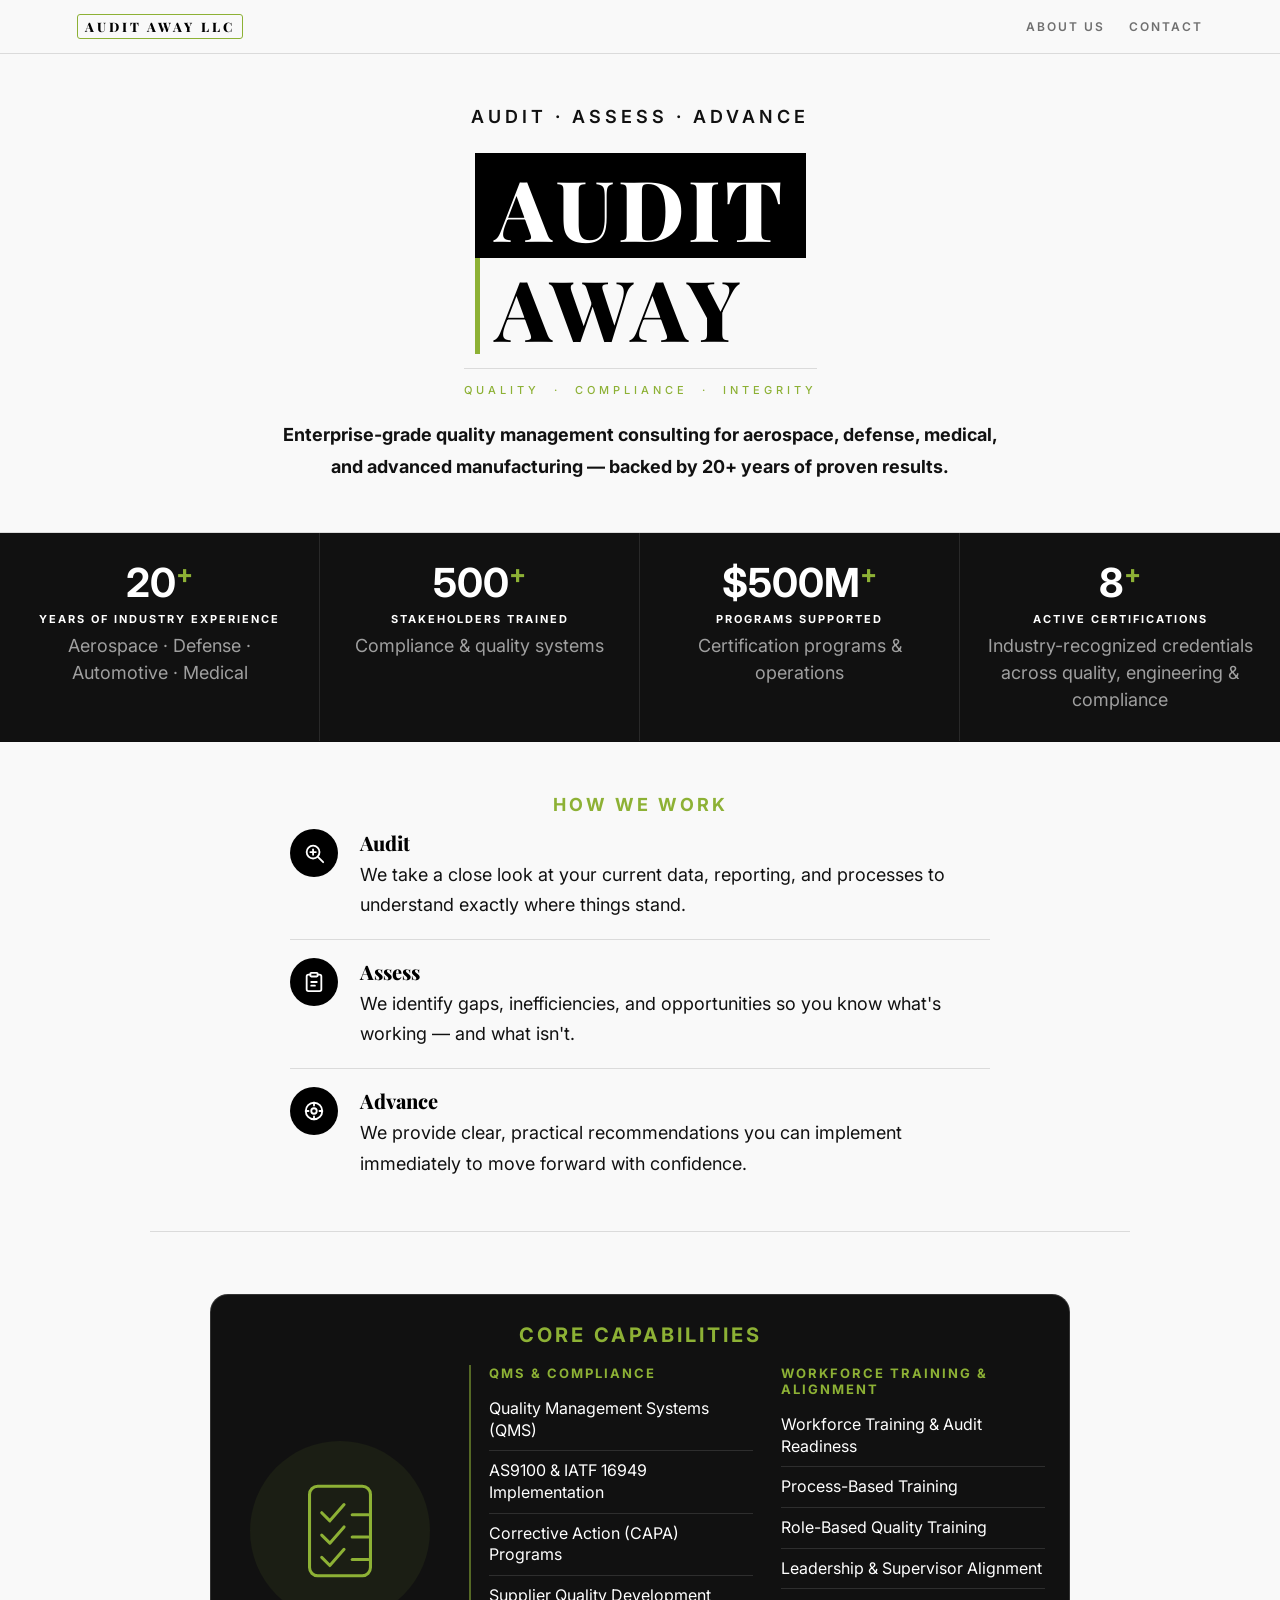
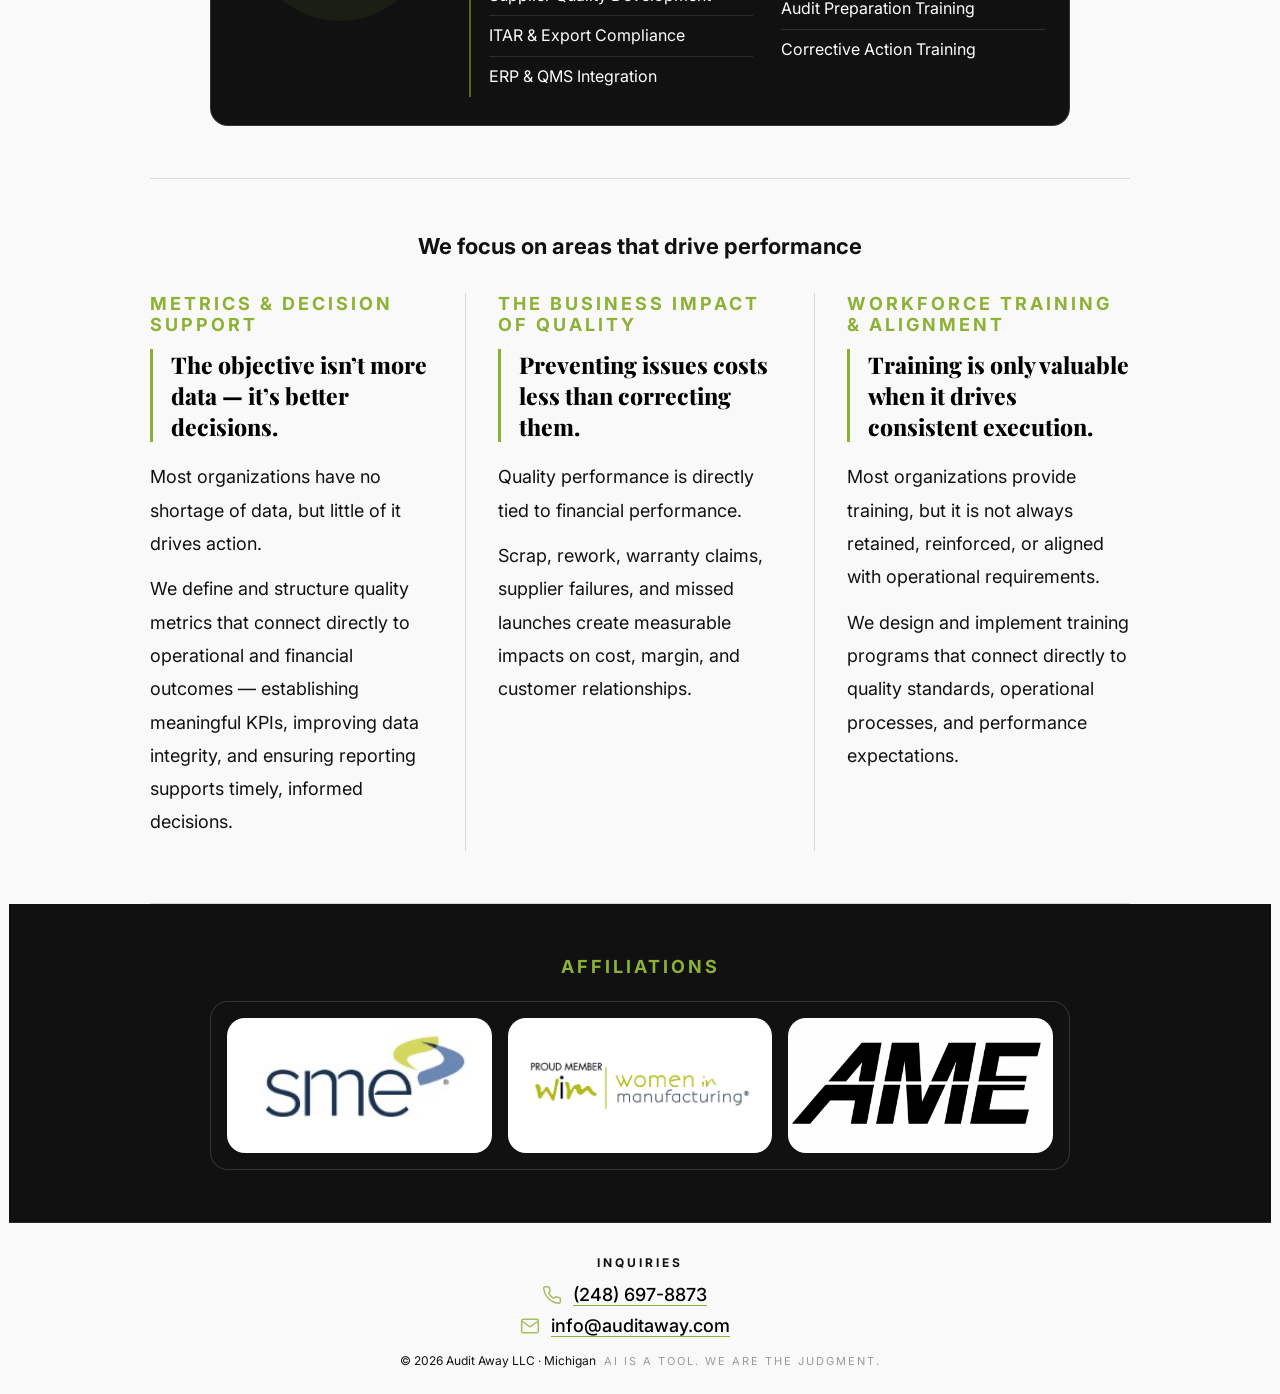
==== commit 45441568: "Update index.html" ====
--- a/index.html
+++ b/index.html
@@ -7,7 +7,7 @@
 <link href="https://fonts.googleapis.com/css2?family=Playfair+Display:wght@800&family=Inter:wght@300;400;500;600;700&display=swap" rel="stylesheet"/>
 <style>
 *{box-sizing:border-box;margin:0;padding:0;}
-:root{--green:#8DB135;--ink:#111;--bg:#f9f9f9;--card:#fff;--muted:#666;--border:rgba(0,0,0,.12);--radius:18px;--section-pad:52px;--section-pad-mobile:38px;--card-pad:28px;}
+:root{--green:#8DB135;--ink:#000000;--bg:#f9f9f9;--card:#fff;--muted:#666;--border:rgba(0,0,0,.12);--radius:18px;--section-pad:52px;--section-pad-mobile:38px;--card-pad:28px;}
 body{font-family:'Inter',sans-serif;background:var(--bg);color:var(--ink);-webkit-font-smoothing:antialiased;}
 
 nav{display:flex;justify-content:space-between;align-items:center;padding:14px 6%;border-bottom:1px solid var(--border);background:var(--bg);position:sticky;top:0;z-index:100;}
